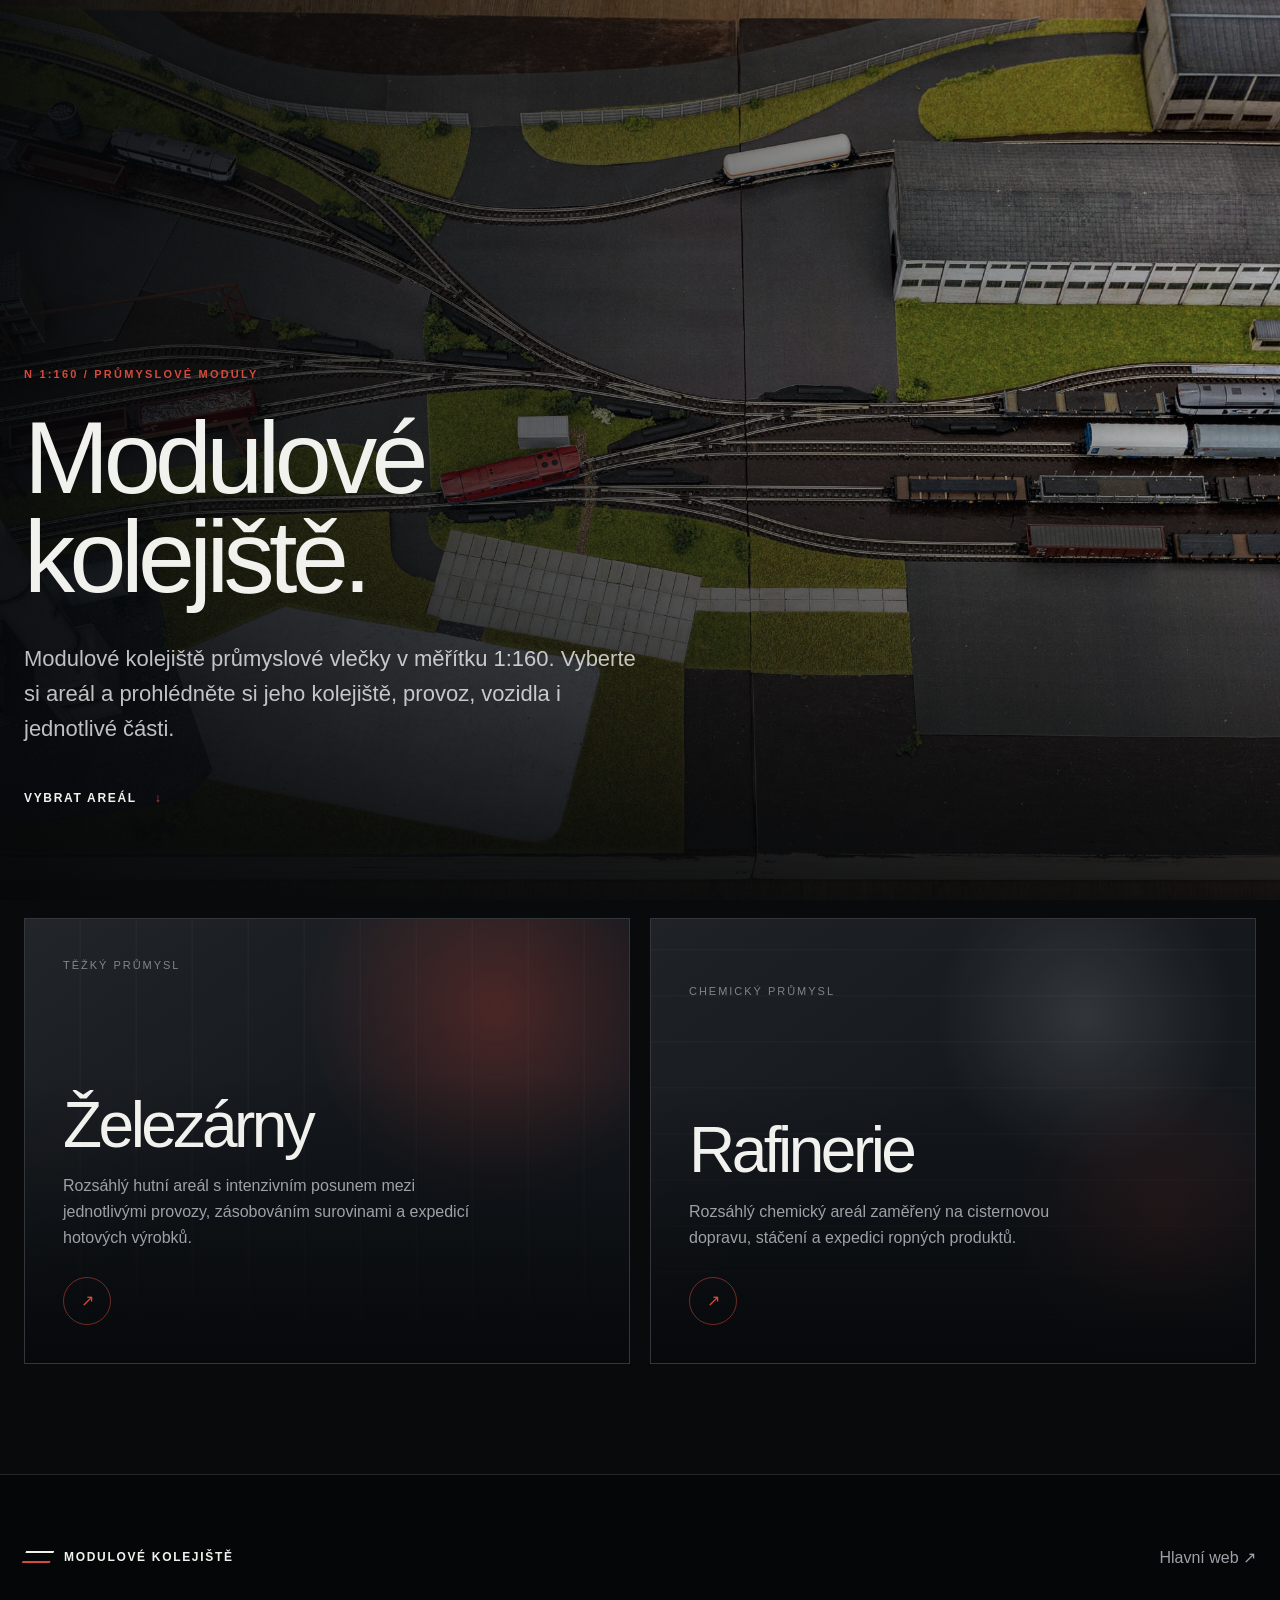
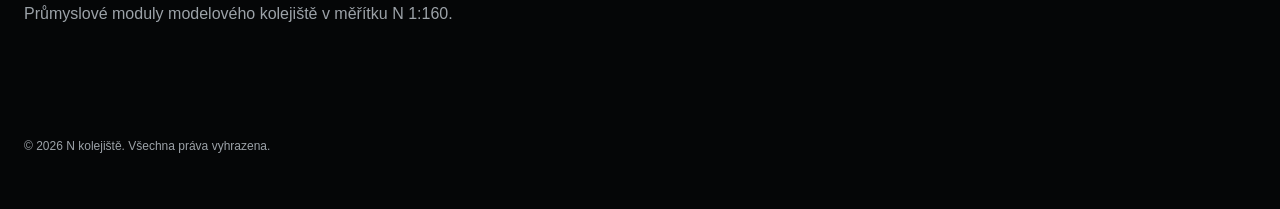
==== index.html @ db7824db "Add files via upload" ====
<!DOCTYPE html>
<html lang="cs">
<head>
  <meta charset="UTF-8">
  <meta name="viewport" content="width=device-width, initial-scale=1.0">
  <meta name="description" content="Modulové kolejiště v měřítku N 1:160 – průmyslové moduly železáren a rafinerie.">
  <meta name="theme-color" content="#090b0d">
  <title>Modulové kolejiště</title>

  <link rel="icon" href="assets/images/favicon.svg" type="image/svg+xml">
  <link rel="stylesheet" href="assets/css/rozcestnik.css">
  <script type="module" src="assets/js/rozcestnik.js"></script>
</head>
<body data-page="home" data-section="home" data-root="./">

  <main>
    <!-- EDITACE: hlavní úvodní část rozcestníku -->
    <section class="hero">
      <div class="hero-media">
        <img src="assets/images/zelezarny/uvodni-foto.jpg" alt="Modelové kolejiště" width="2121" height="1414">
      </div>
      <div class="hero-overlay"></div>

      <div class="hero-content container">
        <p class="eyebrow reveal">N 1:160 / PRŮMYSLOVÉ MODULY</p>
        <h1 class="display-title reveal">Modulové<br>kolejiště.</h1>
        <p class="hero-lead reveal">Modulové kolejiště průmyslové vlečky v měřítku 1:160. Vyberte si areál a prohlédněte si jeho kolejiště, provoz, vozidla i jednotlivé části.</p>
        <a class="text-link reveal" href="#arealy">Vybrat areál <span>↓</span></a>
      </div>

      <div class="hero-index"></div>
    </section>

    <!-- EDITACE: karty hlavních areálů -->
    <section class="arealy-section container">
      <div class="arealy-grid" id="arealy">
        <a class="areal-card reveal" href="zelezarny/">
          <div class="areal-card-content">
            <span class="areal-label">TĚŽKÝ PRŮMYSL</span>
            <h3>Železárny</h3>
            <p>Rozsáhlý hutní areál s intenzivním posunem mezi jednotlivými provozy, zásobováním surovinami a expedicí hotových výrobků.</p>
            <span class="areal-arrow">↗</span>
          </div>
        </a>

        <a class="areal-card rafinerie reveal" href="rafinerie/">
          <div class="areal-card-content">
            <span class="areal-label">CHEMICKÝ PRŮMYSL</span>
            <h3>Rafinerie</h3>
            <p>Rozsáhlý chemický areál zaměřený na cisternovou dopravu, stáčení a expedici ropných produktů.</p>
            <span class="areal-arrow">↗</span>
          </div>
        </a>
      </div>
    </section>
  </main>

  <footer class="site-footer" id="siteFooter"></footer>
</body>
</html>
---- assets/css/rozcestnik.css ----
:root {
  --bg: #080a0c;
  --panel: #15191e;
  --text: #f1f1ed;
  --muted: #9ca2a8;
  --line: rgba(255, 255, 255, 0.13);
  --accent: #d54a3c;
  --container: 1240px;
}

* { box-sizing: border-box; }
html { scroll-behavior: smooth; background: var(--bg); }
body {
  margin: 0;
  background: var(--bg);
  color: var(--text);
  font-family: Inter, "Segoe UI", Arial, sans-serif;
  line-height: 1.6;
  overflow-x: hidden;
}
img { width: 100%; display: block; }
a { color: inherit; text-decoration: none; }
.container { width: min(calc(100% - 48px), var(--container)); margin-inline: auto; }

.brand {
  display: inline-flex;
  align-items: center;
  gap: 12px;
  font-size: 12px;
  font-weight: 700;
  letter-spacing: .14em;
  white-space: nowrap;
}
.brand-mark {
  width: 28px;
  height: 12px;
  display: inline-block;
  border-top: 2px solid var(--text);
  border-bottom: 2px solid var(--accent);
  transform: skewX(-20deg);
}

.hero {
  min-height: 100svh;
  position: relative;
  display: flex;
  align-items: flex-end;
  overflow: hidden;
}
.hero-media, .hero-overlay { position: absolute; inset: 0; }
.hero-media img { height: 100%; object-fit: cover; transform: scale(1.03); filter: saturate(.72) contrast(1.05); }
.hero-overlay {
  background:
    linear-gradient(90deg, rgba(5,7,9,.93) 0%, rgba(5,7,9,.59) 48%, rgba(5,7,9,.19) 100%),
    linear-gradient(0deg, rgba(5,7,9,.90) 0%, transparent 50%);
}
.hero-content { position: relative; z-index: 2; padding-bottom: 90px; }
.eyebrow { margin: 0 0 26px; color: var(--accent); font-size: 11px; font-weight: 700; letter-spacing: .2em; text-transform: uppercase; }
.display-title { margin: 0; max-width: 1030px; font-size: clamp(58px, 8vw, 122px); font-weight: 500; letter-spacing: -.055em; line-height: .96; }
.hero-lead { max-width: 620px; margin: 35px 0 38px; font-size: clamp(17px, 2vw, 22px); color: rgba(255,255,255,.74); }
.text-link { display: inline-flex; align-items: center; gap: 18px; font-size: 12px; font-weight: 700; letter-spacing: .14em; text-transform: uppercase; }
.text-link span { color: var(--accent); }

.arealy-section { padding: 18px 0 110px; }
.arealy-grid { display: grid; grid-template-columns: repeat(2, 1fr); gap: 20px; }
.arealy-grid#arealy { scroll-margin-top: 18px; }
.areal-card {
  min-height: 400px;
  position: relative;
  overflow: hidden;
  border: 1px solid var(--line);
  background: var(--panel);
  display: flex;
  align-items: flex-end;
  padding: 38px;
  transition: transform .35s ease, border-color .35s ease;
}
.areal-card::before {
  content: "";
  position: absolute;
  inset: 0;
  background:
    radial-gradient(circle at 78% 20%, rgba(213,74,60,.28), transparent 32%),
    linear-gradient(145deg, rgba(255,255,255,.055), transparent 48%),
    repeating-linear-gradient(90deg, transparent 0 54px, rgba(255,255,255,.025) 55px 56px);
  transition: transform .6s ease;
}
.areal-card.rafinerie::before {
  background:
    radial-gradient(circle at 72% 22%, rgba(255,255,255,.12), transparent 27%),
    radial-gradient(circle at 85% 68%, rgba(213,74,60,.16), transparent 25%),
    linear-gradient(145deg, rgba(255,255,255,.045), transparent 48%),
    repeating-linear-gradient(0deg, transparent 0 44px, rgba(255,255,255,.022) 45px 46px);
}
.areal-card::after { content: ""; position: absolute; inset: 0; background: linear-gradient(0deg, rgba(5,7,9,.92), transparent 65%); }
.areal-card:hover { transform: translateY(-5px); border-color: rgba(213,74,60,.65); }
.areal-card:hover::before { transform: scale(1.035); }
.areal-card-content { position: relative; z-index: 2; width: 100%; }
.areal-label { display: block; margin-bottom: 120px; color: rgba(255,255,255,.45); font-size: 11px; letter-spacing: .18em; }
.areal-card h3 { margin: 0; font-size: clamp(48px, 5vw, 76px); font-weight: 500; letter-spacing: -.055em; line-height: .95; }
.areal-card p { max-width: 420px; margin: 18px 0 27px; color: var(--muted); }
.areal-arrow { width: 48px; height: 48px; display: grid; place-items: center; border-radius: 50%; border: 1px solid rgba(213,74,60,.5); color: var(--accent); transition: .25s ease; }
.areal-card:hover .areal-arrow { background: var(--accent); color: white; }

.site-footer { padding: 70px 0 40px; background: #050607; border-top: 1px solid var(--line); }
.footer-grid { display: grid; grid-template-columns: 1fr auto; gap: 50px; }
.footer-brand { margin-bottom: 18px; }
.site-footer p { color: var(--muted); }
.footer-nav { display: flex; gap: 28px; align-items: start; flex-wrap: wrap; }
.footer-nav a { color: var(--muted); }
.footer-nav a:hover { color: var(--text); }
.copyright { grid-column: 1 / -1; margin-top: 45px; font-size: 12px; }

.reveal { opacity: 0; transform: translateY(24px); transition: opacity .8s ease, transform .8s ease; }
.reveal.visible { opacity: 1; transform: translateY(0); }

@media (max-width: 980px) {
  .arealy-grid { grid-template-columns: 1fr; }
  .areal-card { min-height: 350px; }
}

@media (max-width: 640px) {
  .container { width: min(calc(100% - 30px), var(--container)); }
  .brand { font-size: 10px; }
  .hero-content { padding-bottom: 56px; }
  .display-title { font-size: clamp(50px, 15vw, 76px); }
  .hero-lead { font-size: 16px; }
  .arealy-section { padding: 14px 0 82px; }
  .areal-card { min-height: 300px; padding: 26px; }
  .areal-label { margin-bottom: 55px; }
  .footer-grid { grid-template-columns: 1fr; }
  .copyright { grid-column: auto; margin-top: 10px; }
}
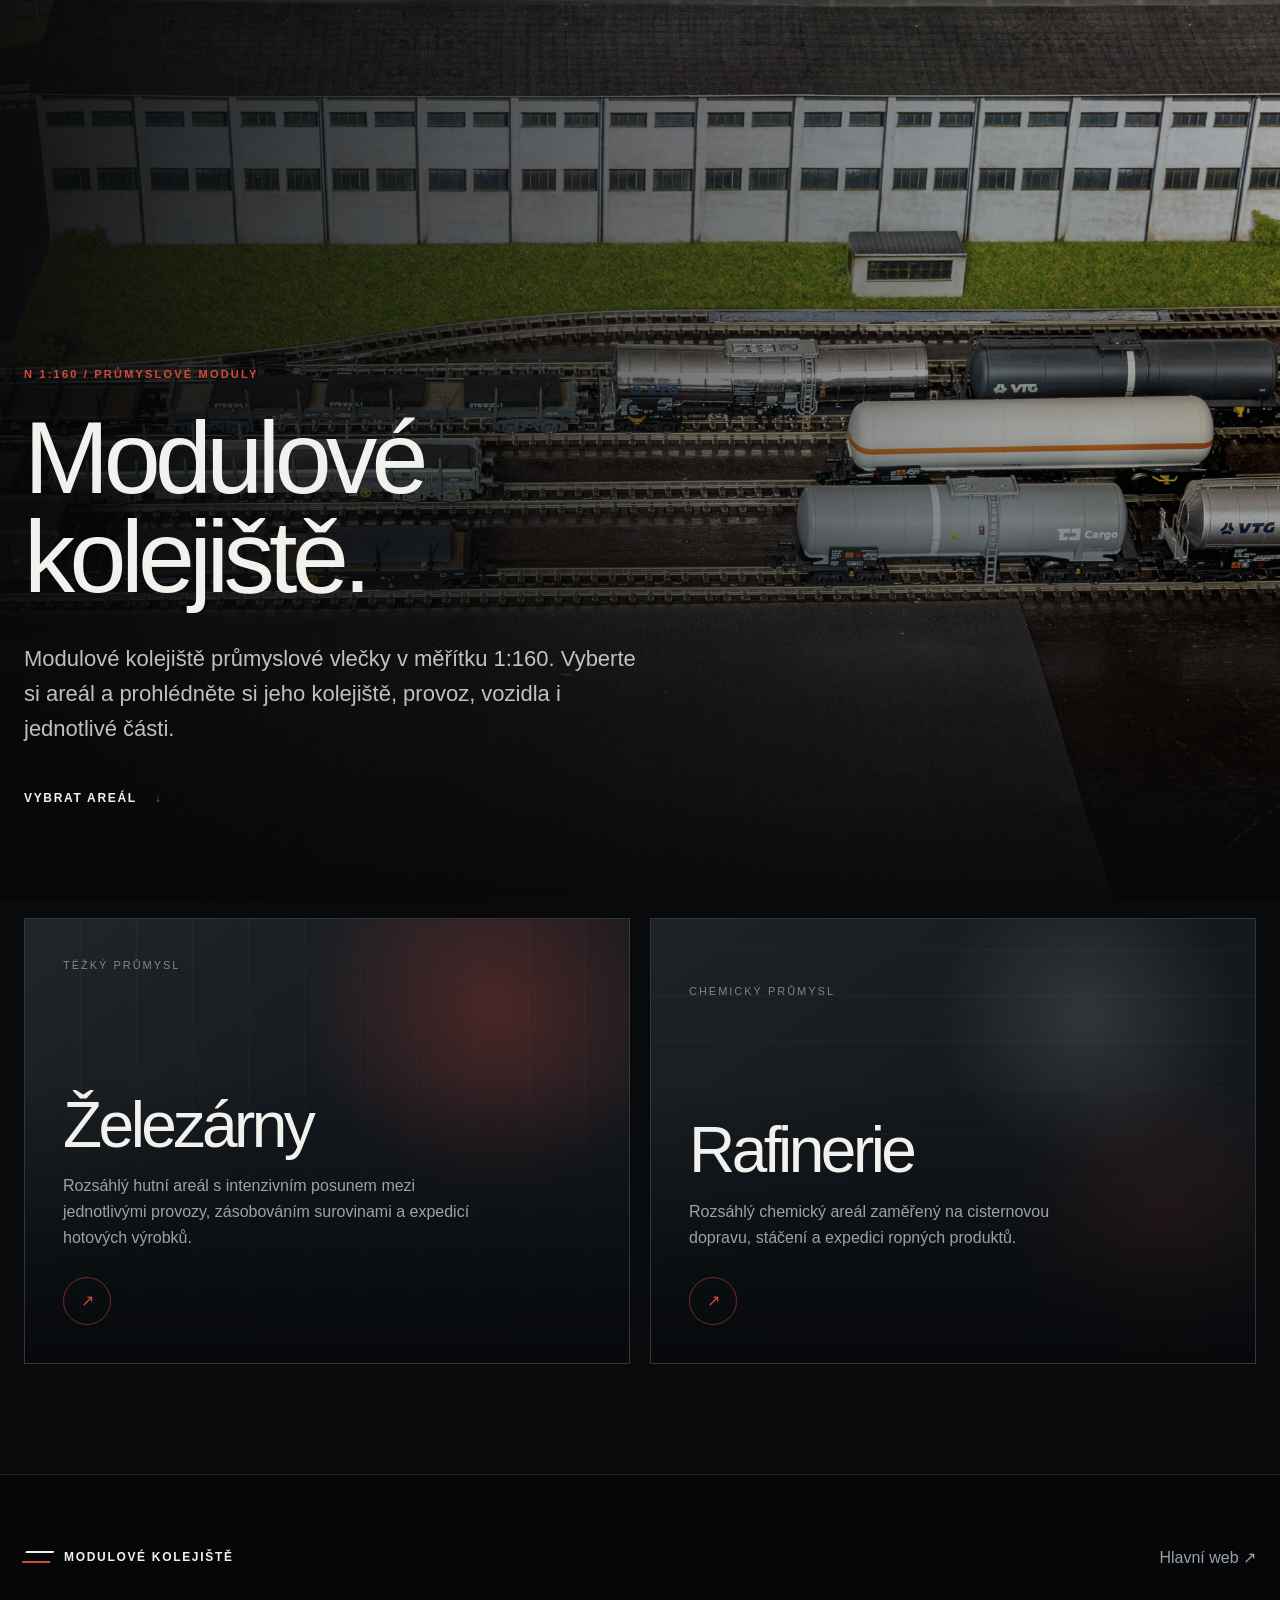
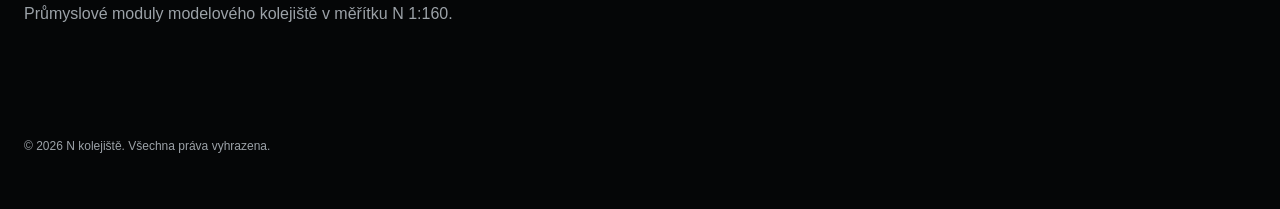
==== commit a5520e02: "Update index.html" ====
--- a/index.html
+++ b/index.html
@@ -17,7 +17,7 @@
     <!-- EDITACE: hlavní úvodní část rozcestníku -->
     <section class="hero">
       <div class="hero-media">
-        <img src="assets/images/zelezarny/uvodni-foto.jpg" alt="Modelové kolejiště" width="2121" height="1414">
+        <img src="assets/images/main-foto.jpg" alt="Modelové kolejiště" width="2121" height="1414">
       </div>
       <div class="hero-overlay"></div>
 
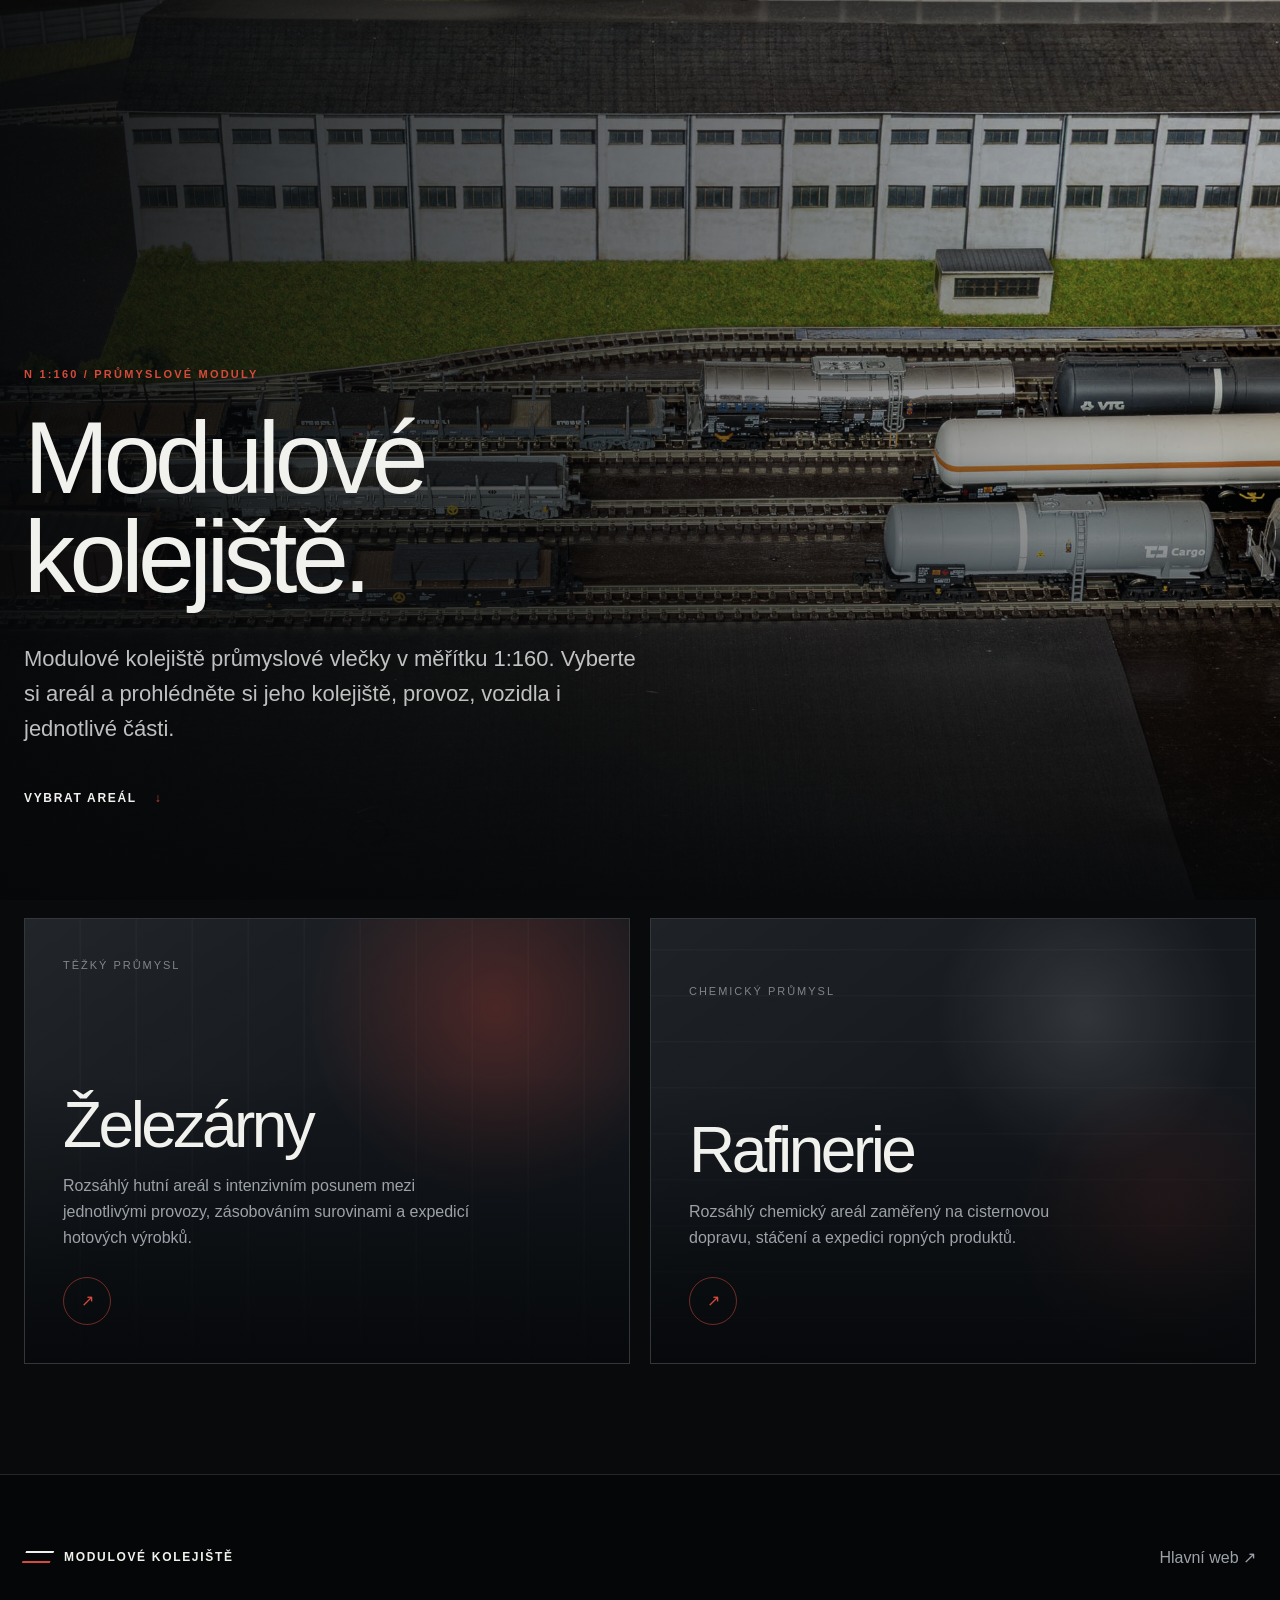
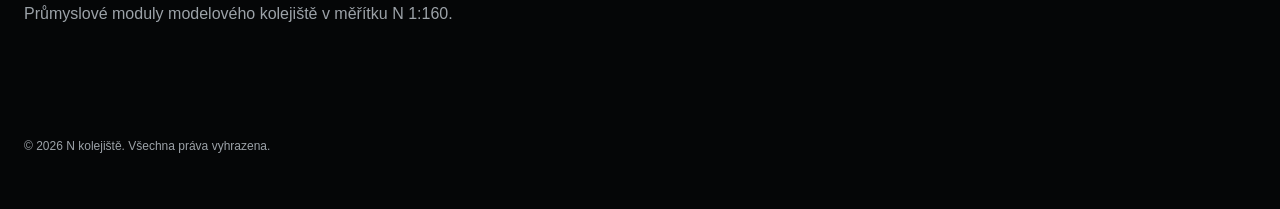
==== commit b8a49409: "Update index.html" ====
--- a/index.html
+++ b/index.html
@@ -14,10 +14,9 @@
 <body data-page="home" data-section="home" data-root="./">
 
   <main>
-    <!-- EDITACE: hlavní úvodní část rozcestníku -->
     <section class="hero">
       <div class="hero-media">
-        <img src="assets/images/main-foto.jpg" alt="Modelové kolejiště" width="2121" height="1414">
+        <img src="assets/images/uvod-foto.jpg" alt="Modelové kolejiště" width="2121" height="1414">
       </div>
       <div class="hero-overlay"></div>
 
@@ -31,7 +30,6 @@
       <div class="hero-index"></div>
     </section>
 
-    <!-- EDITACE: karty hlavních areálů -->
     <section class="arealy-section container">
       <div class="arealy-grid" id="arealy">
         <a class="areal-card reveal" href="zelezarny/">
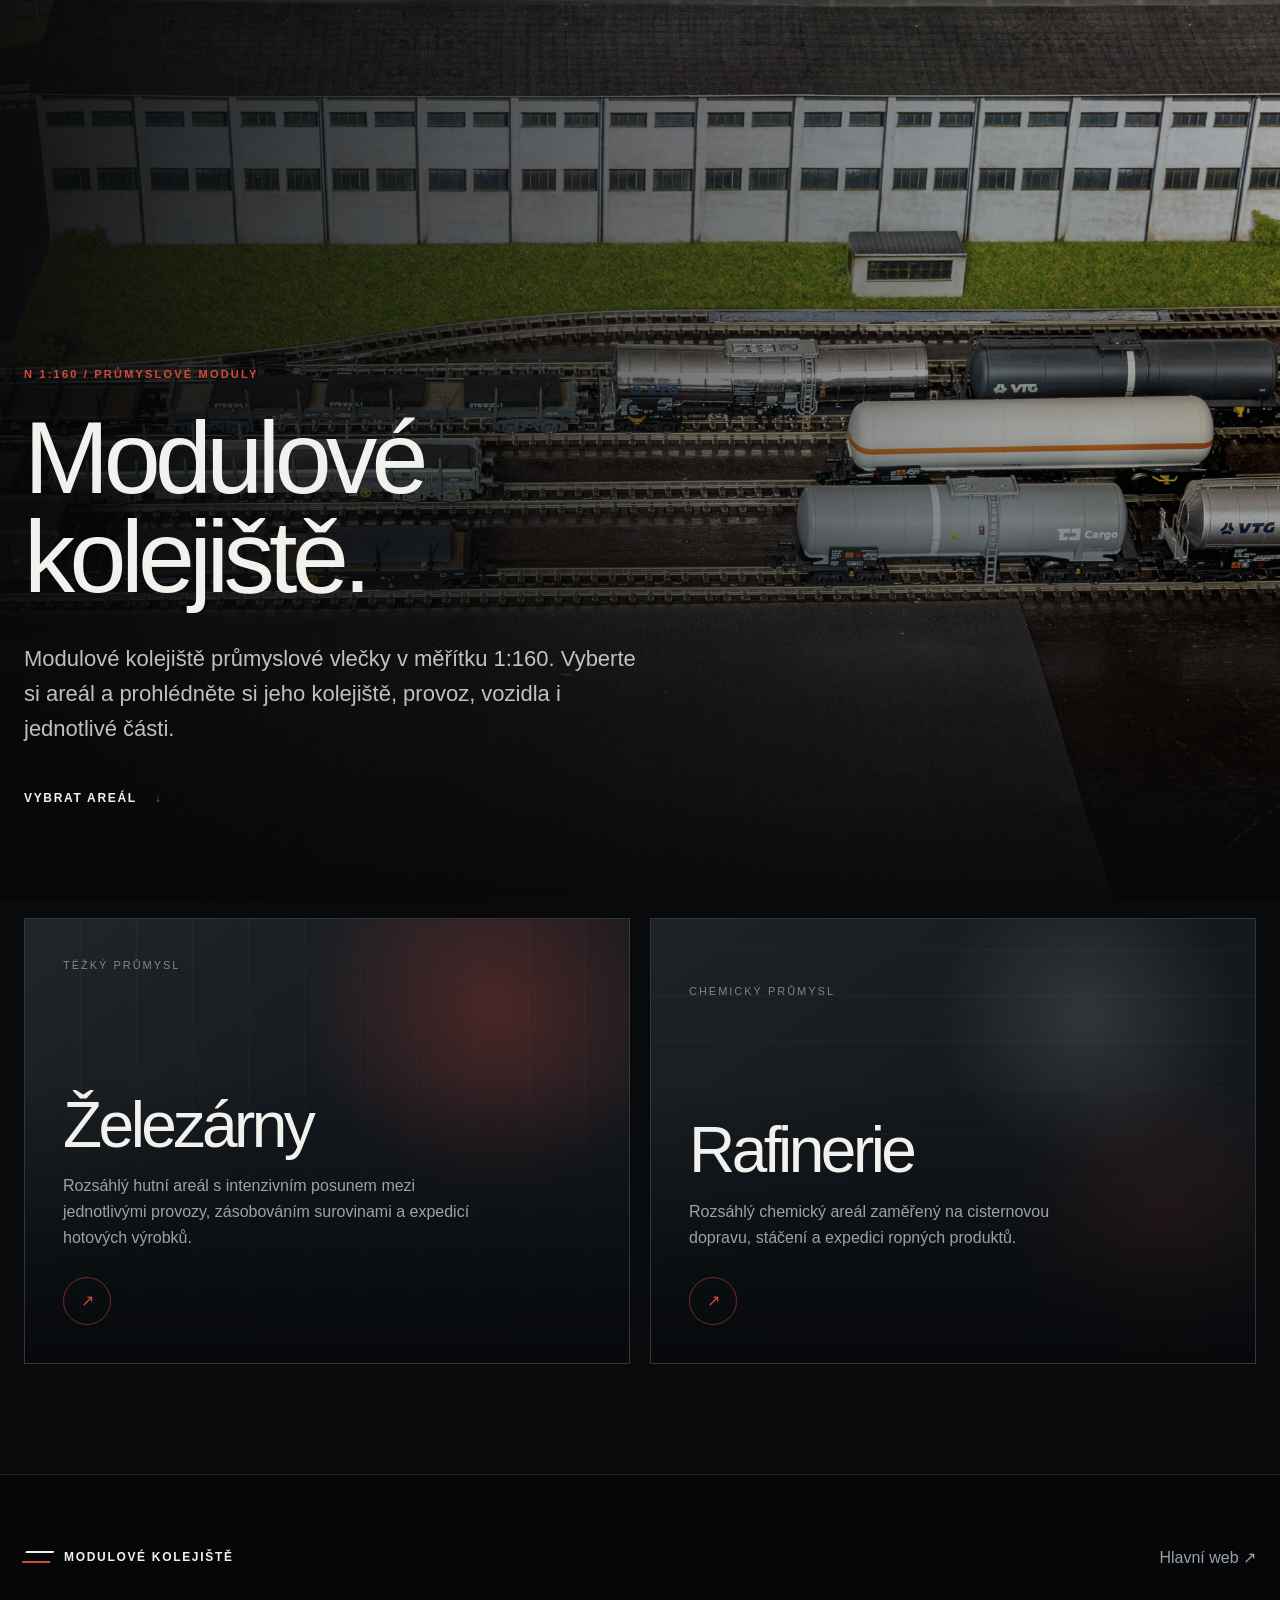
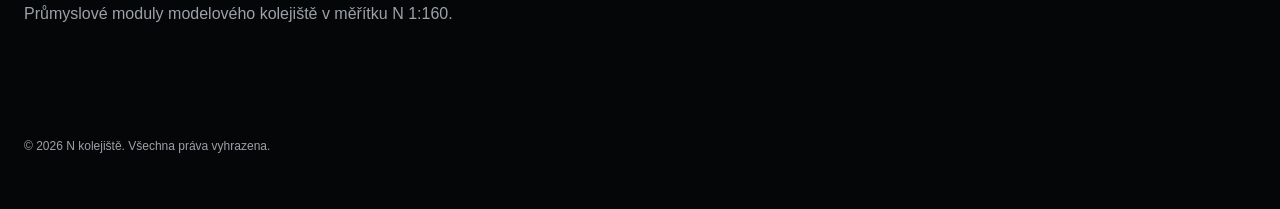
==== commit 79e785b6: "Add files via upload" ====
--- a/index.html
+++ b/index.html
@@ -11,12 +11,12 @@
   <link rel="stylesheet" href="assets/css/rozcestnik.css">
   <script type="module" src="assets/js/rozcestnik.js"></script>
 </head>
-<body data-page="home" data-section="home" data-root="./">
+<body>
 
   <main>
     <section class="hero">
       <div class="hero-media">
-        <img src="assets/images/uvod-foto.jpg" alt="Modelové kolejiště" width="2121" height="1414">
+        <img src="assets/images/main-foto.jpg" alt="Modelové kolejiště" width="2121" height="1414">
       </div>
       <div class="hero-overlay"></div>
 
@@ -53,6 +53,24 @@
     </section>
   </main>
 
-  <footer class="site-footer" id="siteFooter"></footer>
+  <!-- PATIČKA -->
+  <footer class="site-footer">
+    <div class="container footer-grid">
+      <div>
+        <div class="brand footer-brand">
+          <span class="brand-mark"></span>
+          <span>MODULOVÉ KOLEJIŠTĚ</span>
+        </div>
+        <p>Průmyslové moduly modelového kolejiště v měřítku N 1:160.</p>
+      </div>
+
+      <div class="footer-nav">
+        <!-- EDITACE: odkaz zpět na hlavní web -->
+        <a href="https://n-kolejiste.cz/">Hlavní web ↗</a>
+      </div>
+
+      <p class="copyright">© 2026 N kolejiště. Všechna práva vyhrazena.</p>
+    </div>
+  </footer>
 </body>
 </html>
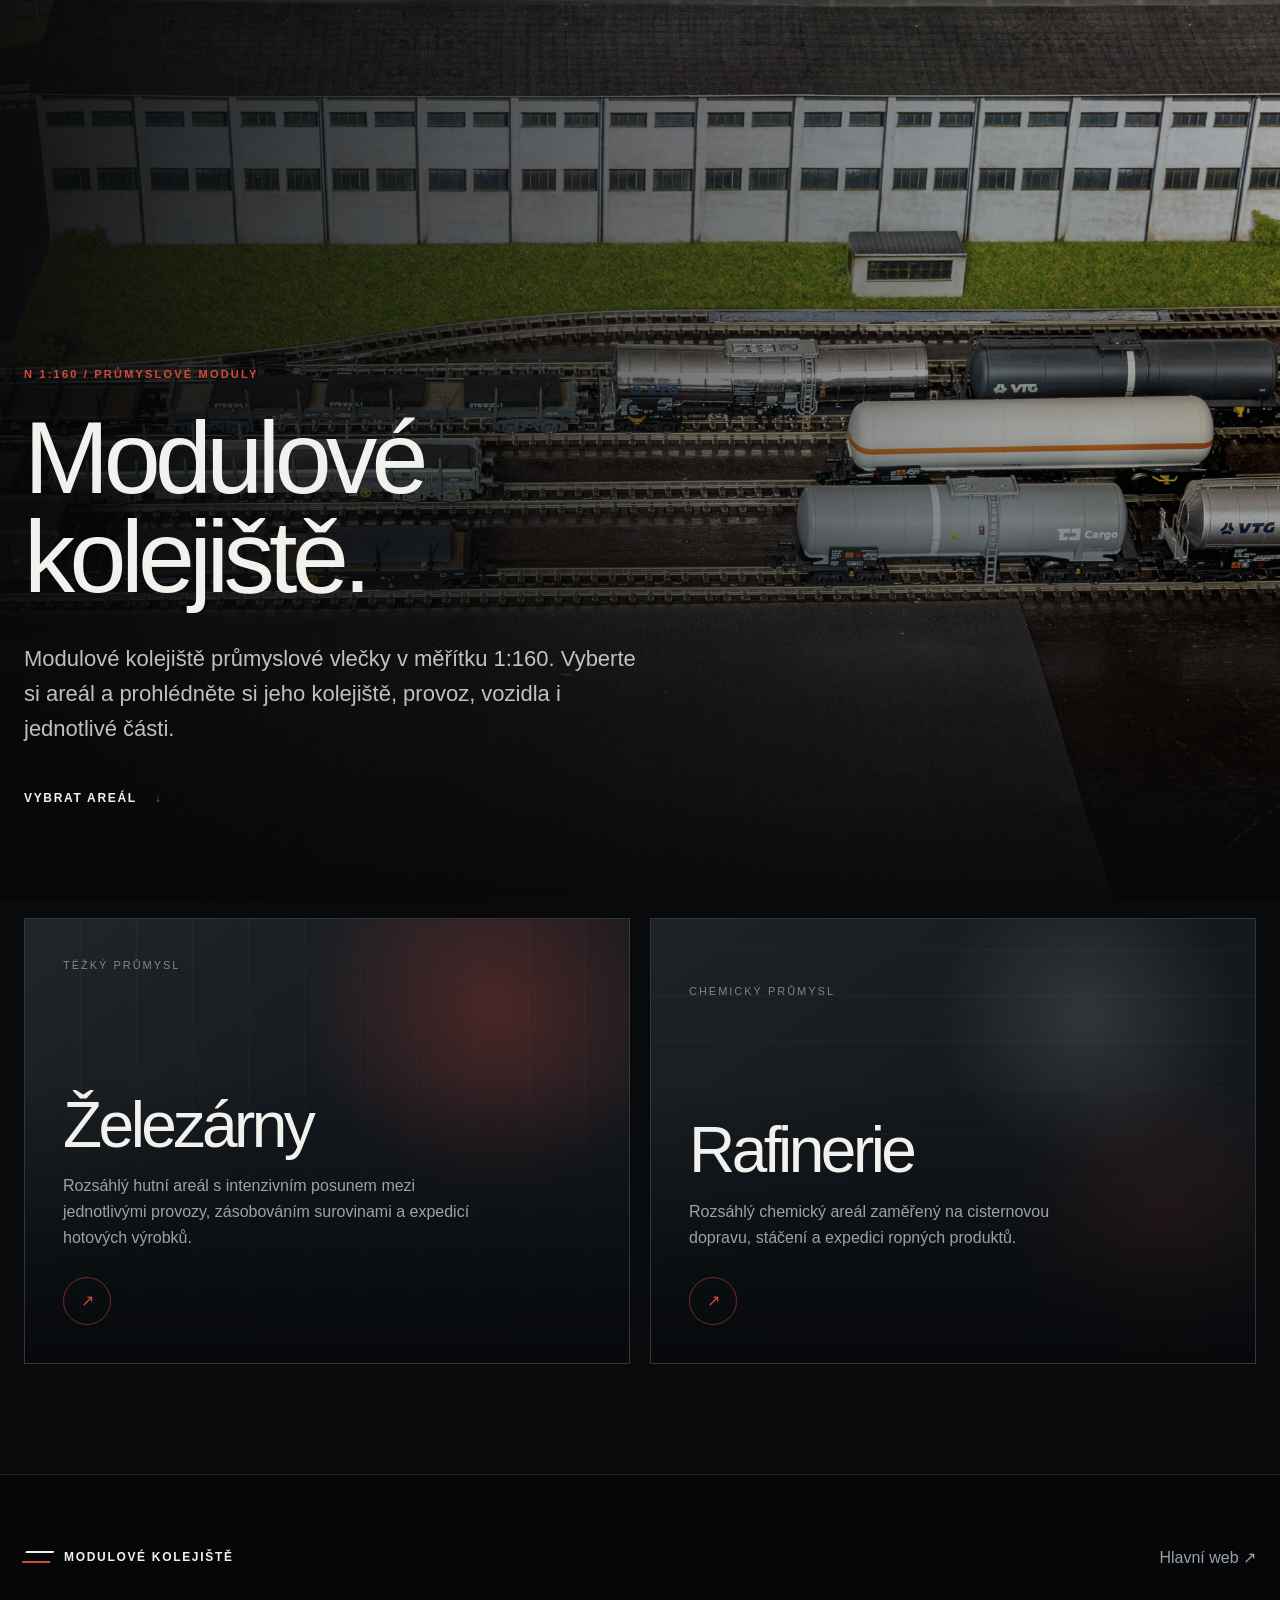
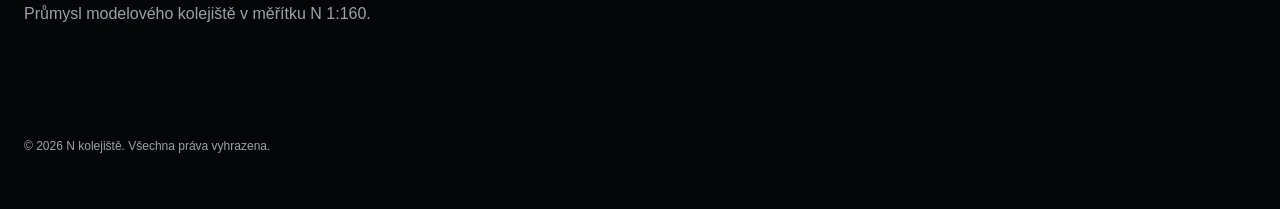
==== commit 686f8297: "Update index.html" ====
--- a/index.html
+++ b/index.html
@@ -9,7 +9,7 @@
 
   <link rel="icon" href="assets/images/favicon.svg" type="image/svg+xml">
   <link rel="stylesheet" href="assets/css/rozcestnik.css">
-  <script type="module" src="assets/js/rozcestnik.js"></script>
+  <script src="assets/js/rozcestnik.js" defer></script>
 </head>
 <body>
 
@@ -52,21 +52,18 @@
       </div>
     </section>
   </main>
-
-  <!-- PATIČKA -->
-  <footer class="site-footer">
+<footer class="site-footer" id="siteFooter">
     <div class="container footer-grid">
       <div>
         <div class="brand footer-brand">
           <span class="brand-mark"></span>
           <span>MODULOVÉ KOLEJIŠTĚ</span>
         </div>
-        <p>Průmyslové moduly modelového kolejiště v měřítku N 1:160.</p>
+
+        <p>Průmysl modelového kolejiště v měřítku N 1:160.</p>
       </div>
-
       <div class="footer-nav">
-        <!-- EDITACE: odkaz zpět na hlavní web -->
-        <a href="https://n-kolejiste.cz/">Hlavní web ↗</a>
+        <a href="https://nkolejiste.github.io/web/">Hlavní web ↗</a>
       </div>
 
       <p class="copyright">© 2026 N kolejiště. Všechna práva vyhrazena.</p>
